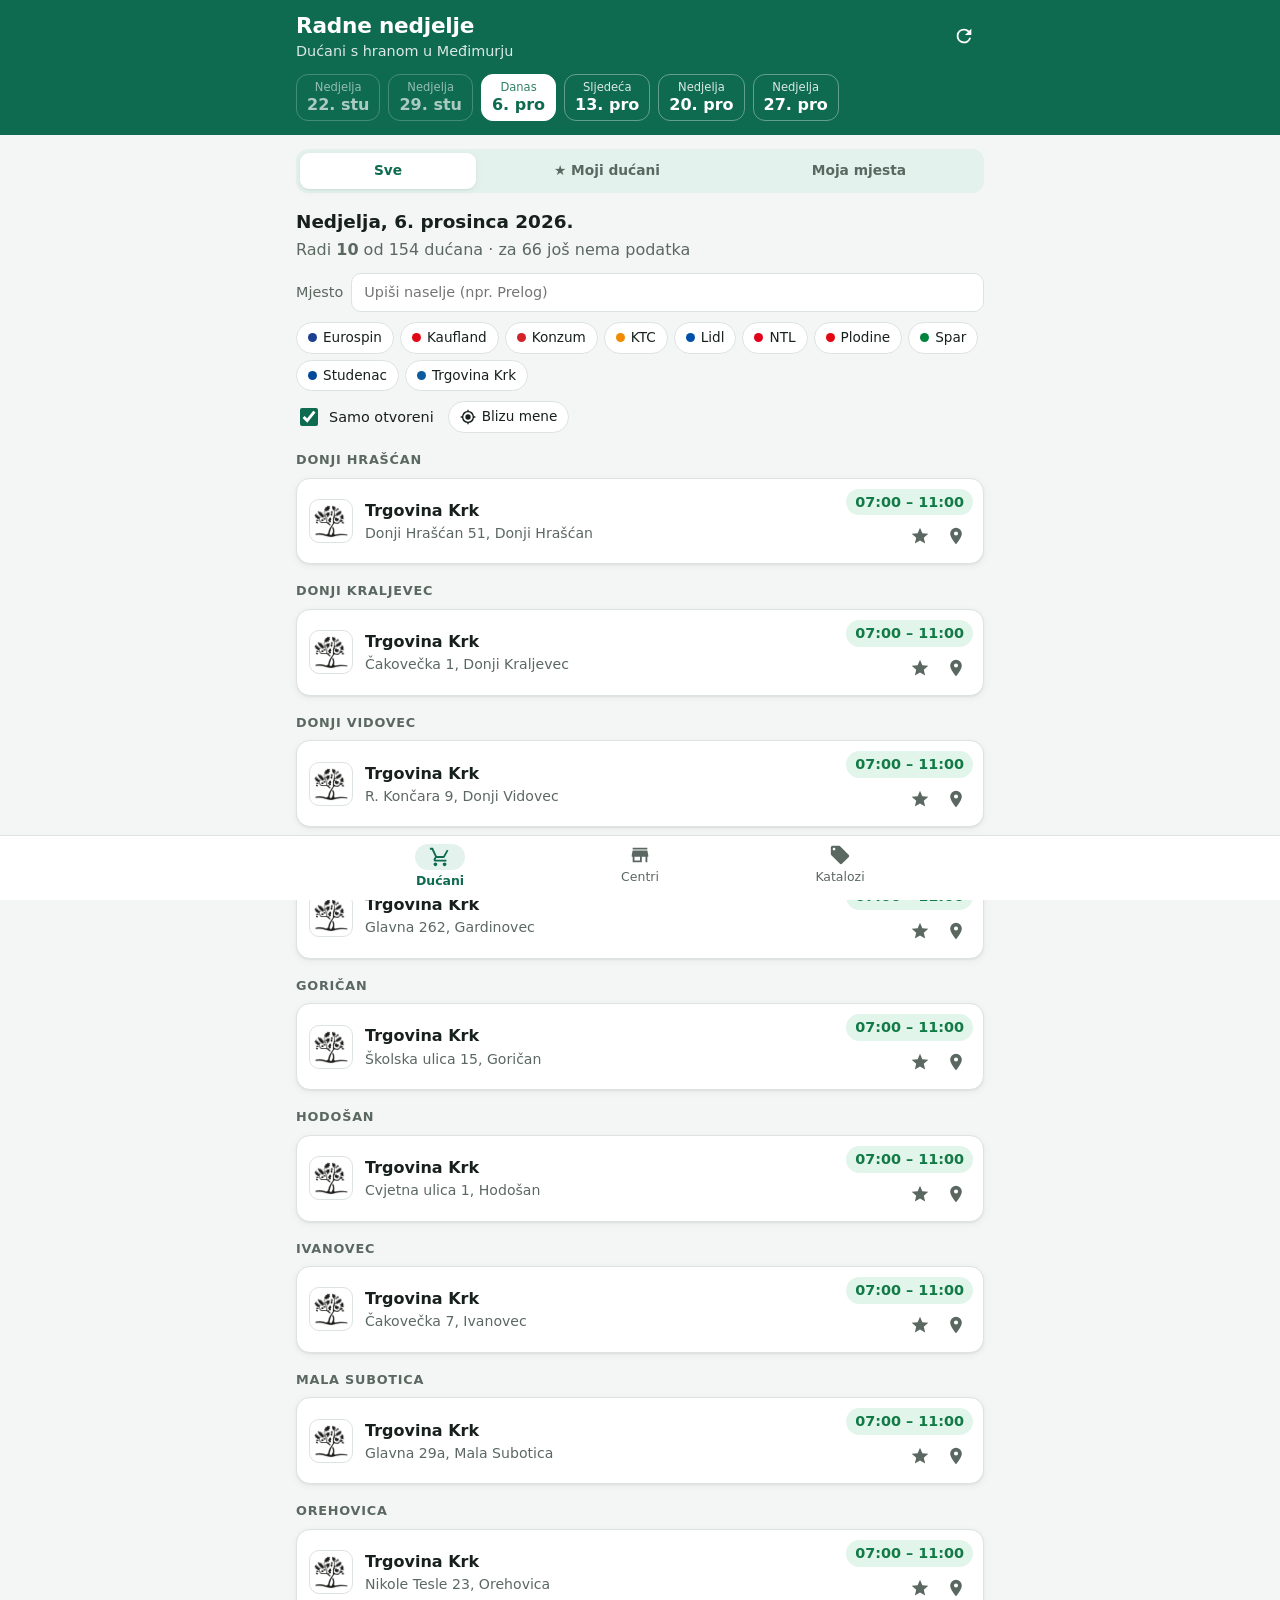
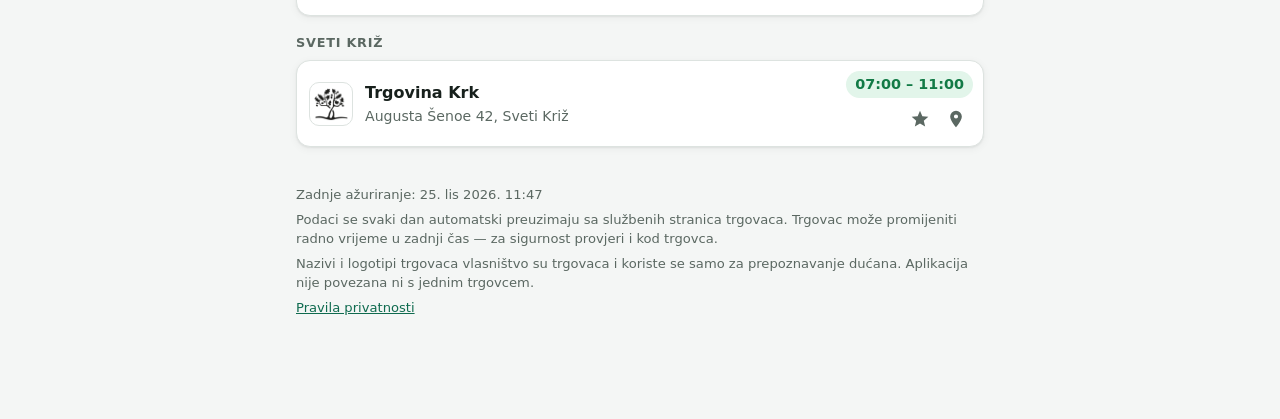
==== docs/index.html @ 6600428e "Android 1.2.0 - Trgovački centri (Stop Shop, Galerija Sjever) i katalozi" ====
<!doctype html>
<html lang="hr">
<head>
<meta charset="utf-8">
<meta name="viewport" content="width=device-width, initial-scale=1, viewport-fit=cover">
<title>Radne nedjelje Međimurje</title>
<meta name="description" content="Koji dućani u Međimurju rade ove nedjelje — Konzum, Lidl, Kaufland, Spar, Plodine, Studenac, KTC, Eurospin.">
<meta name="theme-color" content="#0f6b4f">
<link rel="manifest" href="manifest.webmanifest">
<link rel="icon" href="ikone/ikona-192.png">
<link rel="apple-touch-icon" href="ikone/ikona-192.png">
<link rel="stylesheet" href="stil.css">
</head>
<body>
<header class="zaglavlje">
  <div class="zaglavlje__red">
    <div>
      <h1>Radne nedjelje</h1>
      <p class="podnaslov">Dućani s hranom u Međimurju</p>
    </div>
    <button id="osvjezi" class="ikonski" aria-label="Osvježi podatke" title="Osvježi">
      <svg viewBox="0 0 24 24" width="22" height="22" aria-hidden="true"><path fill="currentColor" d="M17.65 6.35A7.95 7.95 0 0 0 12 4a8 8 0 1 0 7.73 10h-2.08A6 6 0 1 1 12 6c1.66 0 3.14.69 4.22 1.78L13 11h7V4l-2.35 2.35z"/></svg>
    </button>
  </div>
  <nav id="nedjelje" class="nedjelje" aria-label="Odabir nedjelje"></nav>
</header>

<main>
  <div class="azuriranje" id="azuriranje" hidden>
    <span id="azuriranjeTekst">Dostupna je nova verzija aplikacije.</span>
    <a id="azuriranjeLink" target="_blank" rel="noopener">Preuzmi</a>
  </div>

  <div class="kartice" role="tablist" aria-label="Prikaz">
    <button role="tab" data-prikaz="sve">Sve</button>
    <button role="tab" data-prikaz="moji">★ Moji dućani <span class="broj" id="brojMoji"></span></button>
    <button role="tab" data-prikaz="mjesta">Moja mjesta <span class="broj" id="brojMjesta"></span></button>
  </div>

  <div class="obavijest-subota" id="obavijestSubota" hidden>
    <label class="prekidac">
      <input type="checkbox" id="obavijestPrekidac">
      <span>🔔 Obavijest subotom navečer</span>
    </label>
    <button type="button" class="gumb-tekst" id="probnaObavijest" hidden>Probaj</button>
    <p id="obavijestOpis"></p>
  </div>

  <section id="sazetak" class="sazetak" aria-live="polite"></section>

  <section class="filteri" aria-label="Filteri">
    <label class="polje polje--siroko" id="poljeMjesto">
      <span>Mjesto</span>
      <span class="unos">
        <input type="text" id="mjesto" placeholder="Upiši naselje (npr. Prelog)" autocomplete="off" autocorrect="off" spellcheck="false" enterkeyhint="search">
        <button type="button" id="ocistiMjesto" class="unos__ocisti" aria-label="Obriši mjesto" hidden>×</button>
      </span>
    </label>
    <div id="prijedlozi" class="prijedlozi" hidden></div>
    <div class="moja-mjesta" id="mojaMjesta" hidden>
      <span id="mojaMjestaPopis"></span>
      <button class="gumb-tekst" id="urediMjesta">Uredi</button>
    </div>
    <div id="lanci" class="cipovi" role="group" aria-label="Lanci"></div>
    <label class="prekidac">
      <input type="checkbox" id="samoOtvoreni" checked>
      <span>Samo otvoreni</span>
    </label>
    <button type="button" id="blizuMene" class="cip cip--blizu" aria-pressed="false">
      <svg viewBox="0 0 24 24" width="16" height="16" aria-hidden="true"><path fill="currentColor" d="M12 8a4 4 0 1 0 0 8 4 4 0 0 0 0-8zm8.94 3A8.99 8.99 0 0 0 13 3.06V1h-2v2.06A8.99 8.99 0 0 0 3.06 11H1v2h2.06A8.99 8.99 0 0 0 11 20.94V23h2v-2.06A8.99 8.99 0 0 0 20.94 13H23v-2h-2.06zM12 19a7 7 0 1 1 0-14 7 7 0 0 1 0 14z"/></svg>
      Blizu mene
    </button>
  </section>

  <section id="popis" class="popis"></section>

  <section id="pogledCentri" class="pogled" hidden></section>
  <section id="pogledKatalozi" class="pogled" hidden>
    <div class="sazetak">
      <h2>Katalozi i akcije</h2>
      <p>Aktualni letci i akcije trgovaca — otvaraju se na njihovim službenim stranicama.</p>
    </div>
    <div id="katalozi" class="katalozi"></div>
  </section>
</main>

<nav class="kategorije" aria-label="Kategorije">
  <button data-kategorija="ducani" aria-current="page">
    <svg viewBox="0 0 24 24" width="22" height="22" aria-hidden="true"><path fill="currentColor" d="M7 18c-1.1 0-2 .9-2 2s.9 2 2 2 2-.9 2-2-.9-2-2-2zm10 0c-1.1 0-2 .9-2 2s.9 2 2 2 2-.9 2-2-.9-2-2-2zM7.2 14.6 7.2 14.5 8.1 13h7.5c.8 0 1.4-.4 1.7-1l3.9-7-1.7-1-3.9 7H8.5L4.3 2H1v2h2l3.6 7.6-1.4 2.4C5.1 14.3 5 14.7 5 15c0 1.1.9 2 2 2h12v-2H7.4c-.1 0-.2-.1-.2-.4z"/></svg>
    <span>Dućani</span>
  </button>
  <button data-kategorija="centri">
    <svg viewBox="0 0 24 24" width="22" height="22" aria-hidden="true"><path fill="currentColor" d="M20 4H4v2h16V4zm1 10v-2l-1-5H4l-1 5v2h1v6h10v-6h4v6h2v-6h1zm-9 4H6v-4h6v4z"/></svg>
    <span>Centri</span>
  </button>
  <button data-kategorija="katalozi">
    <svg viewBox="0 0 24 24" width="22" height="22" aria-hidden="true"><path fill="currentColor" d="M21.4 11.6 12.4 2.6C12 2.2 11.5 2 11 2H4c-1.1 0-2 .9-2 2v7c0 .6.2 1.1.6 1.4l9 9c.4.4.9.6 1.4.6s1-.2 1.4-.6l7-7c.4-.4.6-.9.6-1.4s-.2-1-.6-1.4zM5.5 7C4.7 7 4 6.3 4 5.5S4.7 4 5.5 4 7 4.7 7 5.5 6.3 7 5.5 7z"/></svg>
    <span>Katalozi</span>
  </button>
</nav>

<footer class="podnozje">
  <p id="azurirano"></p>
  <p>Podaci se svaki dan automatski preuzimaju sa službenih stranica trgovaca. Trgovac može promijeniti radno vrijeme u zadnji čas — za sigurnost provjeri i kod trgovca.</p>
  <p>Nazivi i logotipi trgovaca vlasništvo su trgovaca i koriste se samo za prepoznavanje dućana. Aplikacija nije povezana ni s jednim trgovcem.</p>
  <p><a href="privatnost.html">Pravila privatnosti</a></p>
  <p id="verzijaAplikacije"></p>
</footer>

<dialog id="dijalogMjesta" aria-labelledby="naslovMjesta">
  <form method="dialog" class="dijalog">
    <h2 id="naslovMjesta">Moja mjesta</h2>
    <p class="dijalog__opis">Označi mjesta u kojima kupuješ.</p>
    <input type="search" id="traziMjesto" placeholder="Traži mjesto…" autocomplete="off">
    <div id="popisMjesta" class="popis-mjesta"></div>
    <div class="dijalog__gumbi">
      <button value="ocisti" class="gumb-tekst" id="ocistiMjesta">Očisti sve</button>
      <button value="gotovo" class="gumb-glavni">Gotovo</button>
    </div>
  </form>
</dialog>

<div id="poruka" class="poruka" role="status" aria-live="polite"></div>

<template id="t-trgovina">
  <article class="trgovina">
    <div class="trgovina__lanac"></div>
    <div class="trgovina__tijelo">
      <h3 class="trgovina__naziv"></h3>
      <p class="trgovina__adresa"></p>
    </div>
    <div class="trgovina__desno">
      <span class="trgovina__vrijeme"></span>
      <div class="trgovina__gumbi">
        <button class="ikonski zvjezdica" aria-label="Dodaj u moje dućane">
          <svg viewBox="0 0 24 24" width="20" height="20" aria-hidden="true"><path fill="currentColor" d="M12 17.27 18.18 21l-1.64-7.03L22 9.24l-7.19-.61L12 2 9.19 8.63 2 9.24l5.46 4.73L5.82 21z"/></svg>
        </button>
        <a class="ikonski karta" target="_blank" rel="noopener" aria-label="Otvori na karti">
          <svg viewBox="0 0 24 24" width="20" height="20" aria-hidden="true"><path fill="currentColor" d="M12 2a7 7 0 0 0-7 7c0 5.25 7 13 7 13s7-7.75 7-13a7 7 0 0 0-7-7zm0 9.5A2.5 2.5 0 1 1 12 6.5a2.5 2.5 0 0 1 0 5z"/></svg>
        </a>
      </div>
    </div>
    <div class="trgovina__detalji" hidden></div>
  </article>
</template>

<script src="app.js"></script>
</body>
</html>
---- docs/stil.css ----
:root {
  --pozadina: #f4f6f5;
  --povrsina: #ffffff;
  --tekst: #17201c;
  --tekst-2: #5b6862;
  --rub: #dde3e0;
  --glavna: #0f6b4f;
  --glavna-svijetla: #e3f2ec;
  --otvoreno: #127a46;
  --otvoreno-poz: #e2f5ea;
  --zatvoreno: #8a948f;
  --upozorenje: #8a5a00;
  --upozorenje-poz: #fff3d6;
  --zvjezdica: #e0a100;
  --sjena: 0 1px 2px rgba(0,0,0,.06), 0 2px 8px rgba(0,0,0,.05);
  color-scheme: light;
}
@media (prefers-color-scheme: dark) {
  :root:not([data-theme="light"]) {
    --pozadina: #0f1412;
    --povrsina: #18201c;
    --tekst: #e6ece9;
    --tekst-2: #9aa8a1;
    --rub: #2a3530;
    --glavna: #4fc39a;
    --glavna-svijetla: #1b3229;
    --otvoreno: #5fd69a;
    --otvoreno-poz: #173326;
    --zatvoreno: #6f7b75;
    --upozorenje: #f0c065;
    --upozorenje-poz: #352a12;
    --sjena: none;
    color-scheme: dark;
  }
}

* { box-sizing: border-box; }
[hidden] { display: none !important; }

.azuriranje {
  display: flex; align-items: center; gap: 10px; margin: 12px 0 0; padding: 10px 12px;
  border-radius: 12px; background: var(--upozorenje-poz); color: var(--upozorenje); font-size: .92rem;
}
.azuriranje span { flex: 1; }
.azuriranje a { color: inherit; font-weight: 700; white-space: nowrap; }
html { -webkit-text-size-adjust: 100%; }
body {
  margin: 0;
  background: var(--pozadina);
  color: var(--tekst);
  font: 16px/1.45 system-ui, -apple-system, "Segoe UI", Roboto, sans-serif;
  padding-bottom: env(safe-area-inset-bottom);
}
main, .zaglavlje__red, .nedjelje, .podnozje { max-width: 720px; margin: 0 auto; }

.zaglavlje {
  position: sticky; top: 0; z-index: 5;
  background: var(--glavna);
  color: #fff;
  padding: calc(10px + env(safe-area-inset-top)) 0 0;
}
@media (prefers-color-scheme: dark) { :root:not([data-theme="light"]) .zaglavlje { background: #13392d; } }
/* U Android aplikaciji razmak za statusnu traku već dodaje sama aplikacija. */
.u-aplikaciji .zaglavlje { padding-top: 10px; }
.u-aplikaciji body { padding-bottom: 0; }
.zaglavlje__red { display: flex; align-items: center; justify-content: space-between; padding: 0 16px; }
h1 { font-size: 1.35rem; margin: 0; letter-spacing: -.01em; }
.podnaslov { margin: 0; opacity: .85; font-size: .9rem; }

.ikonski {
  display: inline-flex; align-items: center; justify-content: center;
  width: 40px; height: 40px; border-radius: 50%;
  border: 0; background: transparent; color: inherit; cursor: pointer;
}
.ikonski:hover { background: rgba(127,127,127,.15); }
.ikonski:focus-visible, button:focus-visible, select:focus-visible, a:focus-visible { outline: 2px solid var(--glavna); outline-offset: 2px; }
.zaglavlje .ikonski:focus-visible { outline-color: #fff; }
#osvjezi.vrti svg { animation: vrti 1s linear infinite; }
@keyframes vrti { to { transform: rotate(360deg); } }

.nedjelje {
  display: flex; gap: 8px; overflow-x: auto; padding: 12px 16px 14px;
  scrollbar-width: none;
}
.nedjelje::-webkit-scrollbar { display: none; }
.nedjelja {
  flex: 0 0 auto; min-width: 74px;
  border: 1px solid rgba(255,255,255,.35); border-radius: 12px;
  background: transparent; color: #fff; padding: 6px 10px; cursor: pointer;
  font: inherit; text-align: center; line-height: 1.2;
}
.nedjelja small { display: block; font-size: .72rem; opacity: .85; }
.nedjelja b { font-size: 1rem; }
.nedjelja[aria-pressed="true"] { background: #fff; color: var(--glavna); border-color: #fff; }
@media (prefers-color-scheme: dark) { :root:not([data-theme="light"]) .nedjelja[aria-pressed="true"] { color: #13392d; } }
.nedjelja.prosla { opacity: .65; }

main { padding: 0 16px; }

.kartice {
  display: flex; gap: 4px; margin: 14px 0 0; padding: 4px;
  background: var(--glavna-svijetla); border-radius: 12px;
}
.kartice button {
  flex: 1 1 auto; font: inherit; font-size: .86rem; font-weight: 600; cursor: pointer;
  border: 0; border-radius: 9px; padding: 8px 6px; background: transparent; color: var(--tekst-2);
  white-space: nowrap; overflow: hidden; text-overflow: ellipsis;
}
.kartice button[aria-selected="true"] { background: var(--povrsina); color: var(--glavna); box-shadow: var(--sjena); }
.kartice .broj:empty { display: none; }
.kartice .broj { font-weight: 500; opacity: .75; }

.obavijest-subota {
  display: flex; flex-wrap: wrap; align-items: center; justify-content: space-between; gap: 4px 10px;
  margin: 12px 0 0; padding: 10px 12px; border-radius: 12px; background: var(--povrsina); border: 1px solid var(--rub);
}
.obavijest-subota p { flex-basis: 100%; margin: 0; font-size: .82rem; color: var(--tekst-2); }
.moja-mjesta { display: flex; align-items: center; gap: 10px; width: 100%; font-size: .9rem; color: var(--tekst-2); }
.moja-mjesta span { flex: 1; min-width: 0; }
.gumb-tekst { font: inherit; font-weight: 600; color: var(--glavna); background: none; border: 0; padding: 6px 8px; cursor: pointer; border-radius: 8px; }
.gumb-tekst:hover { background: var(--glavna-svijetla); }
.gumb-glavni { font: inherit; font-weight: 600; color: #fff; background: var(--glavna); border: 0; padding: 9px 18px; border-radius: 10px; cursor: pointer; }
@media (prefers-color-scheme: dark) { :root:not([data-theme="light"]) .gumb-glavni { color: #0f1412; } }
.prazno .gumb-glavni { margin-top: 12px; }

dialog {
  border: 0; border-radius: 16px; padding: 0; width: min(440px, calc(100vw - 32px));
  background: var(--povrsina); color: var(--tekst); box-shadow: 0 10px 40px rgba(0,0,0,.3);
}
dialog::backdrop { background: rgba(0,0,0,.45); }
.dijalog { display: flex; flex-direction: column; max-height: min(80vh, 640px); padding: 18px 16px 12px; }
.dijalog h2 { margin: 0; font-size: 1.15rem; }
.dijalog__opis { margin: 2px 0 10px; color: var(--tekst-2); font-size: .9rem; }
.dijalog input[type=search] {
  font: inherit; padding: 9px 12px; border-radius: 10px; border: 1px solid var(--rub);
  background: var(--pozadina); color: var(--tekst); margin-bottom: 8px;
}
.popis-mjesta { overflow-y: auto; flex: 1; margin: 0 -16px; padding: 0 16px; }
.popis-mjesta label { display: flex; align-items: center; gap: 12px; padding: 9px 2px; border-bottom: 1px solid var(--rub); cursor: pointer; }
.popis-mjesta input { width: 20px; height: 20px; accent-color: var(--glavna); }
.popis-mjesta small { margin-left: auto; color: var(--tekst-2); }
.dijalog__gumbi { display: flex; justify-content: space-between; align-items: center; padding-top: 12px; }

.poruka {
  position: fixed; left: 50%; bottom: calc(24px + env(safe-area-inset-bottom)); transform: translate(-50%, 20px);
  background: #1f2925; color: #fff; padding: 10px 16px; border-radius: 10px; font-size: .9rem;
  opacity: 0; pointer-events: none; transition: opacity .2s, transform .2s; z-index: 20; max-width: calc(100vw - 32px);
}
.poruka.vidljiva { opacity: 1; transform: translate(-50%, 0); }

.sazetak { margin: 16px 0 8px; }
.sazetak h2 { font-size: 1.15rem; margin: 0 0 2px; }
.sazetak p { margin: 0; color: var(--tekst-2); }
.obavijest {
  margin-top: 10px; padding: 10px 12px; border-radius: 10px;
  background: var(--upozorenje-poz); color: var(--upozorenje); font-size: .92rem;
}

.filteri { display: flex; flex-wrap: wrap; gap: 10px 14px; align-items: center; margin: 12px 0; }
.polje { display: flex; align-items: center; gap: 8px; font-size: .9rem; color: var(--tekst-2); }
.polje--siroko { width: 100%; }
.prijedlozi { display: flex; flex-wrap: wrap; gap: 6px; width: 100%; margin-top: -2px; }
.prijedlozi button {
  font: inherit; font-size: .9rem; cursor: pointer; padding: 6px 12px; border-radius: 999px;
  border: 1px solid var(--glavna); background: var(--glavna-svijetla); color: var(--glavna); font-weight: 600;
}
.unos { flex: 1; min-width: 0; position: relative; display: flex; }
.unos input {
  flex: 1; min-width: 0; font: inherit; color: var(--tekst); background: var(--povrsina);
  border: 1px solid var(--rub); border-radius: 10px; padding: 8px 40px 8px 12px;
}
.unos__ocisti {
  position: absolute; right: 2px; top: 50%; transform: translateY(-50%);
  width: 36px; height: 36px; border: 0; border-radius: 50%; background: none; cursor: pointer;
  font-size: 1.4rem; line-height: 1; color: var(--tekst-2);
}
.cipovi { display: flex; flex-wrap: wrap; gap: 6px; width: 100%; }
.cip {
  font: inherit; font-size: .85rem; cursor: pointer;
  border: 1px solid var(--rub); background: var(--povrsina); color: var(--tekst);
  border-radius: 999px; padding: 5px 11px; display: inline-flex; align-items: center; gap: 6px;
}
.cip i { width: 9px; height: 9px; border-radius: 50%; display: inline-block; }
.cip[aria-pressed="false"] { opacity: .45; }
.prekidac { display: inline-flex; align-items: center; gap: 8px; font-size: .9rem; cursor: pointer; }
.prekidac input { width: 18px; height: 18px; accent-color: var(--glavna); }

.grupa { margin: 18px 0 6px; font-size: .8rem; text-transform: uppercase; letter-spacing: .06em; color: var(--tekst-2); }
.popis { padding-bottom: 8px; }
.trgovina {
  display: flex; align-items: center; gap: 12px;
  background: var(--povrsina); border: 1px solid var(--rub); border-radius: 14px;
  padding: 10px 10px 10px 12px; margin: 8px 0; box-shadow: var(--sjena);
}
.trgovina__lanac {
  flex: 0 0 44px; height: 44px; border-radius: 10px;
  display: flex; align-items: center; justify-content: center;
  color: #fff; font-weight: 700; font-size: .78rem; text-align: center; line-height: 1;
}
.trgovina__lanac.s-logom { background: #fff; border: 1px solid var(--rub); padding: 4px; overflow: hidden; }
.trgovina__lanac img { width: 100%; height: 100%; object-fit: contain; display: block; }
.trgovina__tijelo { flex: 1; min-width: 0; cursor: pointer; }
.trgovina { flex-wrap: wrap; }
.trgovina__udaljenost { color: var(--glavna); font-weight: 600; white-space: nowrap; }
.trgovina__detalji { flex-basis: 100%; border-top: 1px solid var(--rub); margin-top: 4px; padding-top: 8px; font-size: .88rem; }
.trgovina__detalji table { width: 100%; border-collapse: collapse; }
.trgovina__detalji td { padding: 2px 0; }
.trgovina__detalji td:last-child { text-align: right; font-variant-numeric: tabular-nums; }
.trgovina__detalji tr.danas td { font-weight: 700; color: var(--glavna); }
.trgovina__detalji .zat { color: var(--zatvoreno); }
.trgovina__detalji h4 { margin: 10px 0 4px; font-size: .78rem; text-transform: uppercase; letter-spacing: .05em; color: var(--tekst-2); }
.trgovina__detalji p { margin: 4px 0; color: var(--tekst-2); }
.cip--blizu[aria-pressed="false"] { opacity: 1; }
.cip--blizu[aria-pressed="true"] { background: var(--glavna); color: #fff; border-color: var(--glavna); }
.trgovina__naziv { margin: 0; font-size: 1rem; }
.trgovina__adresa { margin: 1px 0 0; color: var(--tekst-2); font-size: .88rem; overflow-wrap: anywhere; }
.trgovina__desno { display: flex; flex-direction: column; align-items: flex-end; gap: 4px; }
.trgovina__vrijeme {
  font-weight: 600; font-size: .9rem; white-space: nowrap;
  padding: 3px 9px; border-radius: 999px;
}
.trgovina__vrijeme.otvoreno { background: var(--otvoreno-poz); color: var(--otvoreno); }
.trgovina__vrijeme.zatvoreno { color: var(--zatvoreno); font-weight: 500; }
.trgovina__vrijeme.nepoznato { color: var(--tekst-2); font-weight: 500; font-size: .82rem; }
.trgovina__gumbi { display: flex; gap: 2px; color: var(--tekst-2); }
.trgovina__gumbi .ikonski { width: 34px; height: 34px; }
.zvjezdica[aria-pressed="true"] { color: var(--zvjezdica); }
.trgovina.zatvorena .trgovina__lanac { filter: grayscale(.7); opacity: .6; }
.trgovina.zatvorena .trgovina__lanac.s-logom { filter: grayscale(1); opacity: .5; }

/* Donja traka s kategorijama */
body { padding-bottom: calc(68px + env(safe-area-inset-bottom)); }
.u-aplikaciji body { padding-bottom: 68px; }
.kategorije {
  position: fixed; left: 0; right: 0; bottom: 0; z-index: 10;
  display: flex; justify-content: center; background: var(--povrsina); border-top: 1px solid var(--rub);
  padding-bottom: env(safe-area-inset-bottom);
}
.u-aplikaciji .kategorije { padding-bottom: 0; }
.kategorije button {
  flex: 1; max-width: 200px; display: flex; flex-direction: column; align-items: center; gap: 2px;
  padding: 8px 4px 10px; border: 0; background: none; color: var(--tekst-2); font: inherit; font-size: .78rem; cursor: pointer;
}
.kategorije button[aria-current="page"] { color: var(--glavna); font-weight: 700; }
.kategorije button[aria-current="page"] svg { background: var(--glavna-svijetla); border-radius: 999px; padding: 2px 14px; box-sizing: content-box; }
.poruka { bottom: calc(84px + env(safe-area-inset-bottom)); }

/* Centri */
.centar { background: var(--povrsina); border: 1px solid var(--rub); border-radius: 14px; padding: 14px; margin: 12px 0; box-shadow: var(--sjena); }
.centar__glava { display: flex; align-items: flex-start; gap: 10px; }
.centar__glava div { flex: 1; min-width: 0; }
.centar h3 { margin: 0; font-size: 1.1rem; }
.centar__adresa { margin: 2px 0 0; color: var(--tekst-2); font-size: .88rem; }
.centar__opis { margin: 8px 0 6px; color: var(--tekst-2); font-size: .85rem; }
.centar ul { list-style: none; margin: 6px 0 0; padding: 0; }
.centar li { display: flex; align-items: center; gap: 8px; padding: 7px 0; border-top: 1px solid var(--rub); font-size: .92rem; }
.centar li b { font-weight: 600; }
.centar li small { color: var(--tekst-2); }
.centar li span:first-child { flex: 1; min-width: 0; }
.centar li .trgovina__vrijeme { font-size: .82rem; }

/* Katalozi */
.katalozi { display: grid; grid-template-columns: repeat(auto-fill, minmax(150px, 1fr)); gap: 10px; margin: 12px 0; }
.katalog {
  display: flex; align-items: center; gap: 10px; padding: 12px; border-radius: 14px; text-decoration: none; color: var(--tekst);
  background: var(--povrsina); border: 1px solid var(--rub); box-shadow: var(--sjena); font-weight: 600;
}
.katalog .trgovina__lanac { flex: 0 0 40px; height: 40px; }
.katalog small { display: block; font-weight: 400; color: var(--tekst-2); font-size: .78rem; }

.prazno { text-align: center; color: var(--tekst-2); padding: 30px 10px; }

.podnozje { padding: 16px 16px 28px; color: var(--tekst-2); font-size: .82rem; }
.podnozje p { margin: 6px 0; }
.podnozje a { color: var(--glavna); }

@media (max-width: 380px) {
  .trgovina__lanac { flex-basis: 38px; height: 38px; font-size: .7rem; }
  .trgovina__vrijeme { font-size: .82rem; padding: 2px 7px; }
}
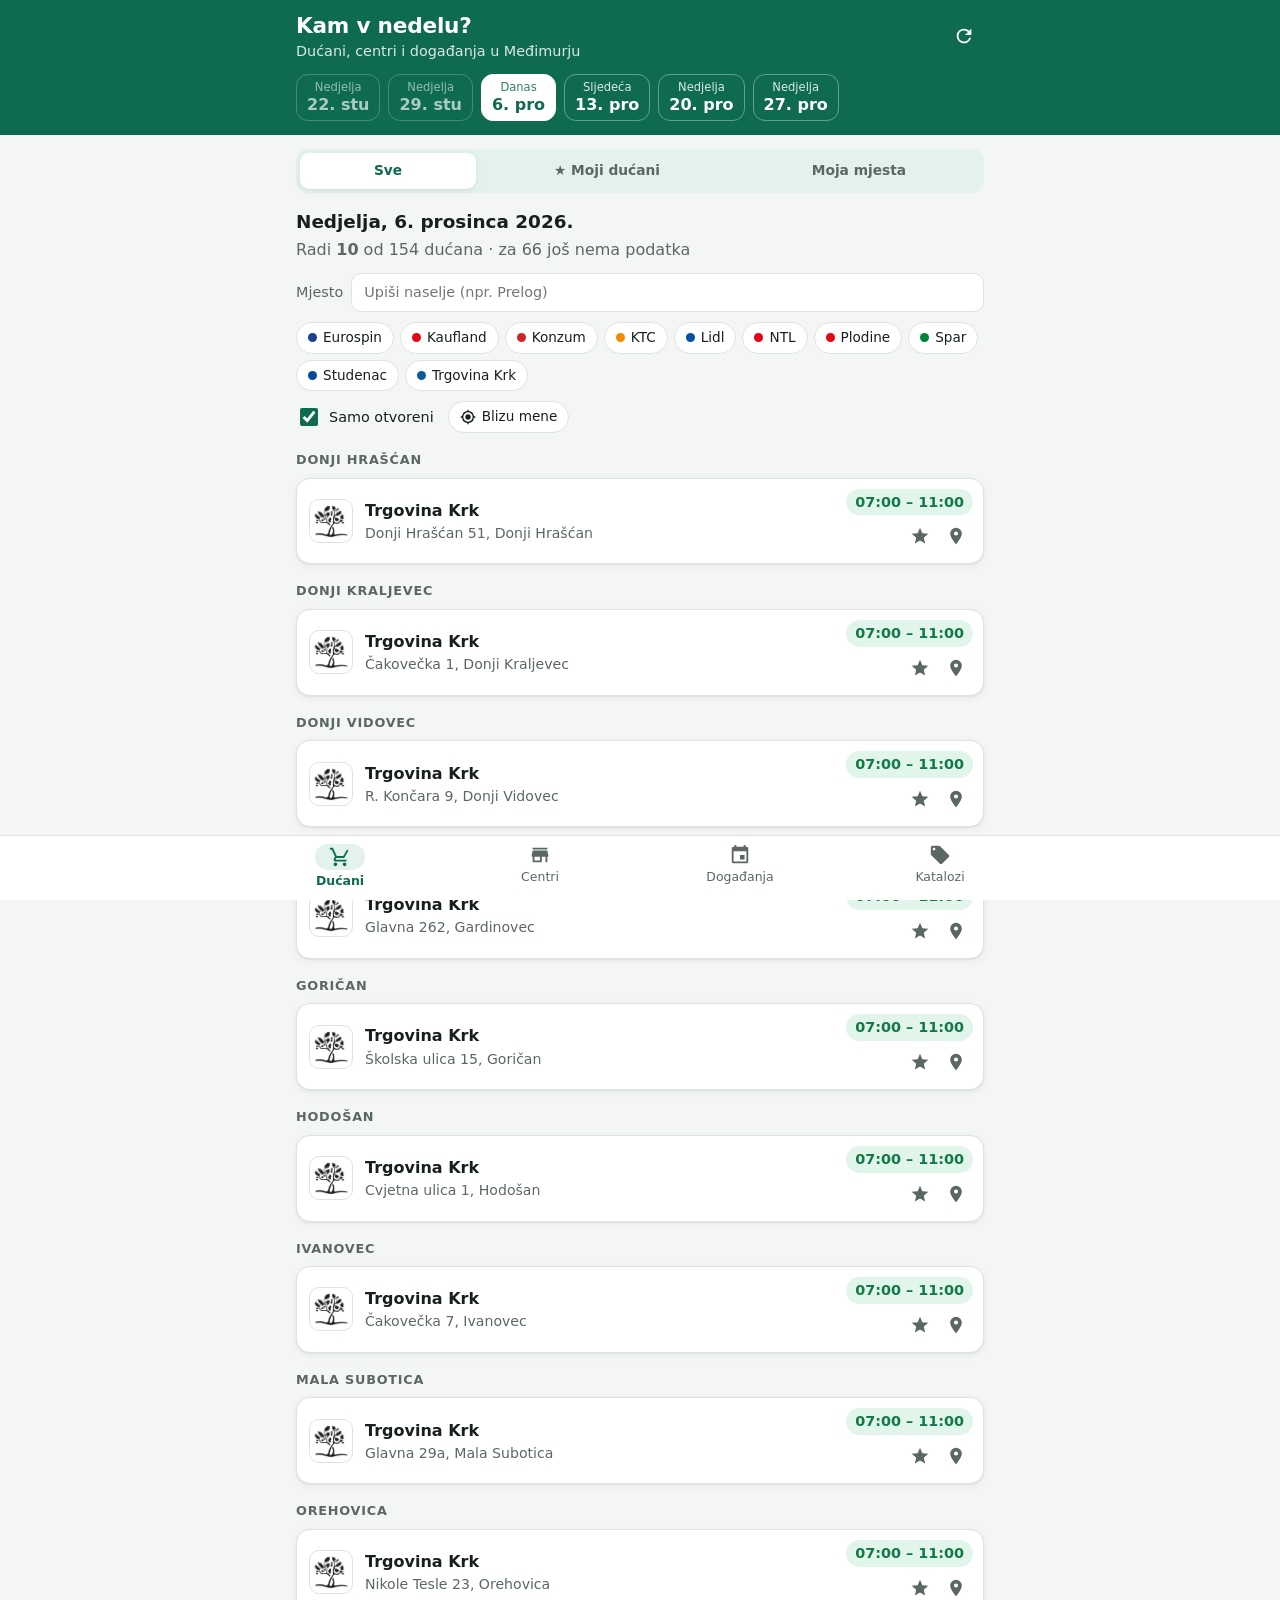
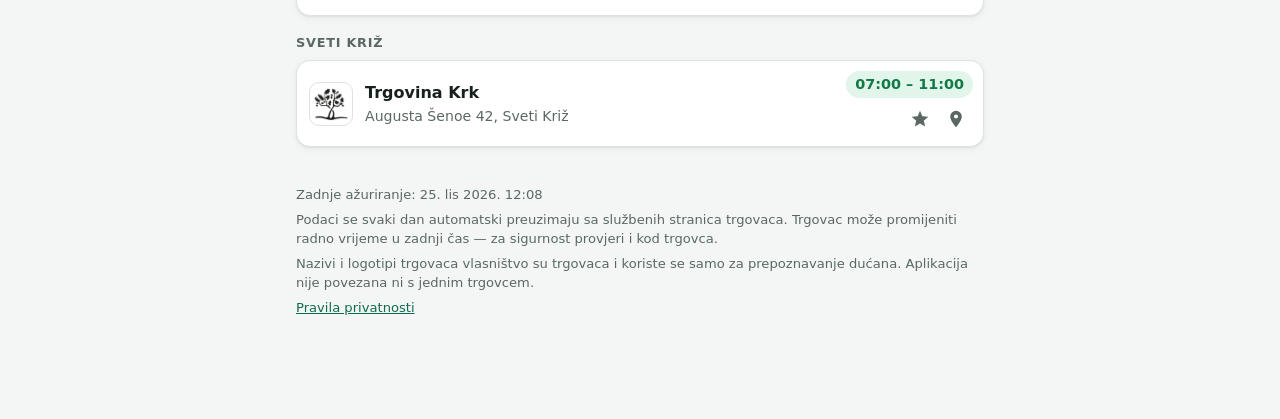
==== commit 168c2371: "Android 1.3.0 - Novo ime Kam v nedelu? i događanja u Međimurju" ====
--- a/docs/index.html
+++ b/docs/index.html
@@ -3,8 +3,8 @@
 <head>
 <meta charset="utf-8">
 <meta name="viewport" content="width=device-width, initial-scale=1, viewport-fit=cover">
-<title>Radne nedjelje Međimurje</title>
-<meta name="description" content="Koji dućani u Međimurju rade ove nedjelje — Konzum, Lidl, Kaufland, Spar, Plodine, Studenac, KTC, Eurospin.">
+<title>Kam v nedelu?</title>
+<meta name="description" content="Koji dućani i centri u Međimurju rade nedjeljom i što se događa — Trgovina Krk, NTL, Konzum, Lidl, Spar, Plodine, Stop Shop, Galerija Sjever…">
 <meta name="theme-color" content="#0f6b4f">
 <link rel="manifest" href="manifest.webmanifest">
 <link rel="icon" href="ikone/ikona-192.png">
@@ -15,8 +15,8 @@
 <header class="zaglavlje">
   <div class="zaglavlje__red">
     <div>
-      <h1>Radne nedjelje</h1>
-      <p class="podnaslov">Dućani s hranom u Međimurju</p>
+      <h1>Kam v nedelu?</h1>
+      <p class="podnaslov">Dućani, centri i događanja u Međimurju</p>
     </div>
     <button id="osvjezi" class="ikonski" aria-label="Osvježi podatke" title="Osvježi">
       <svg viewBox="0 0 24 24" width="22" height="22" aria-hidden="true"><path fill="currentColor" d="M17.65 6.35A7.95 7.95 0 0 0 12 4a8 8 0 1 0 7.73 10h-2.08A6 6 0 1 1 12 6c1.66 0 3.14.69 4.22 1.78L13 11h7V4l-2.35 2.35z"/></svg>
@@ -75,6 +75,17 @@
   <section id="popis" class="popis"></section>
 
   <section id="pogledCentri" class="pogled" hidden></section>
+  <section id="pogledDogadaji" class="pogled" hidden>
+    <div class="kartice" role="tablist" aria-label="Razdoblje">
+      <button role="tab" data-razdoblje="vikend">Ovaj vikend</button>
+      <button role="tab" data-razdoblje="sve">Sva događanja</button>
+    </div>
+    <div id="dogadajiSazetak" class="sazetak"></div>
+    <div id="dogadajiKategorije" class="cipovi"></div>
+    <div id="dogadajiPopis"></div>
+    <p class="izvor-dogadanja">Događanja: <a href="https://eventinfo.com.hr/" target="_blank" rel="noopener">eventinfo.com.hr</a> — za sve detalje dodirni događaj.</p>
+  </section>
+
   <section id="pogledKatalozi" class="pogled" hidden>
     <div class="sazetak">
       <h2>Katalozi i akcije</h2>
@@ -92,6 +103,10 @@
   <button data-kategorija="centri">
     <svg viewBox="0 0 24 24" width="22" height="22" aria-hidden="true"><path fill="currentColor" d="M20 4H4v2h16V4zm1 10v-2l-1-5H4l-1 5v2h1v6h10v-6h4v6h2v-6h1zm-9 4H6v-4h6v4z"/></svg>
     <span>Centri</span>
+  </button>
+  <button data-kategorija="dogadaji">
+    <svg viewBox="0 0 24 24" width="22" height="22" aria-hidden="true"><path fill="currentColor" d="M17 12h-5v5h5v-5zM16 1v2H8V1H6v2H5c-1.11 0-2 .9-2 2v14c0 1.1.89 2 2 2h14c1.1 0 2-.9 2-2V5c0-1.1-.9-2-2-2h-1V1h-2zm3 18H5V8h14v11z"/></svg>
+    <span>Događanja</span>
   </button>
   <button data-kategorija="katalozi">
     <svg viewBox="0 0 24 24" width="22" height="22" aria-hidden="true"><path fill="currentColor" d="M21.4 11.6 12.4 2.6C12 2.2 11.5 2 11 2H4c-1.1 0-2 .9-2 2v7c0 .6.2 1.1.6 1.4l9 9c.4.4.9.6 1.4.6s1-.2 1.4-.6l7-7c.4-.4.6-.9.6-1.4s-.2-1-.6-1.4zM5.5 7C4.7 7 4 6.3 4 5.5S4.7 4 5.5 4 7 4.7 7 5.5 6.3 7 5.5 7z"/></svg>
--- a/docs/stil.css
+++ b/docs/stil.css
@@ -259,6 +259,24 @@
 .centar li span:first-child { flex: 1; min-width: 0; }
 .centar li .trgovina__vrijeme { font-size: .82rem; }
 
+/* Događanja */
+#dogadajiKategorije { margin: 4px 0 8px; }
+.dogadaj {
+  display: flex; gap: 12px; text-decoration: none; color: var(--tekst);
+  background: var(--povrsina); border: 1px solid var(--rub); border-radius: 14px; padding: 10px; margin: 10px 0; box-shadow: var(--sjena);
+}
+.dogadaj img, .dogadaj__bez-slike {
+  flex: 0 0 84px; width: 84px; height: 84px; border-radius: 10px; object-fit: cover; background: var(--glavna-svijetla);
+}
+.dogadaj__tijelo { flex: 1; min-width: 0; }
+.dogadaj__kada { font-size: .8rem; font-weight: 700; color: var(--glavna); text-transform: uppercase; letter-spacing: .02em; }
+.dogadaj h3 { margin: 2px 0; font-size: .98rem; line-height: 1.25; }
+.dogadaj__gdje { margin: 0; font-size: .85rem; color: var(--tekst-2); }
+.dogadaj__oznake { margin-top: 4px; display: flex; gap: 6px; flex-wrap: wrap; }
+.dogadaj__oznake span { font-size: .72rem; padding: 2px 8px; border-radius: 999px; background: var(--glavna-svijetla); color: var(--glavna); font-weight: 600; }
+.izvor-dogadanja { font-size: .8rem; color: var(--tekst-2); margin: 10px 0 0; }
+.izvor-dogadanja a { color: var(--glavna); }
+
 /* Katalozi */
 .katalozi { display: grid; grid-template-columns: repeat(auto-fill, minmax(150px, 1fr)); gap: 10px; margin: 12px 0; }
 .katalog {
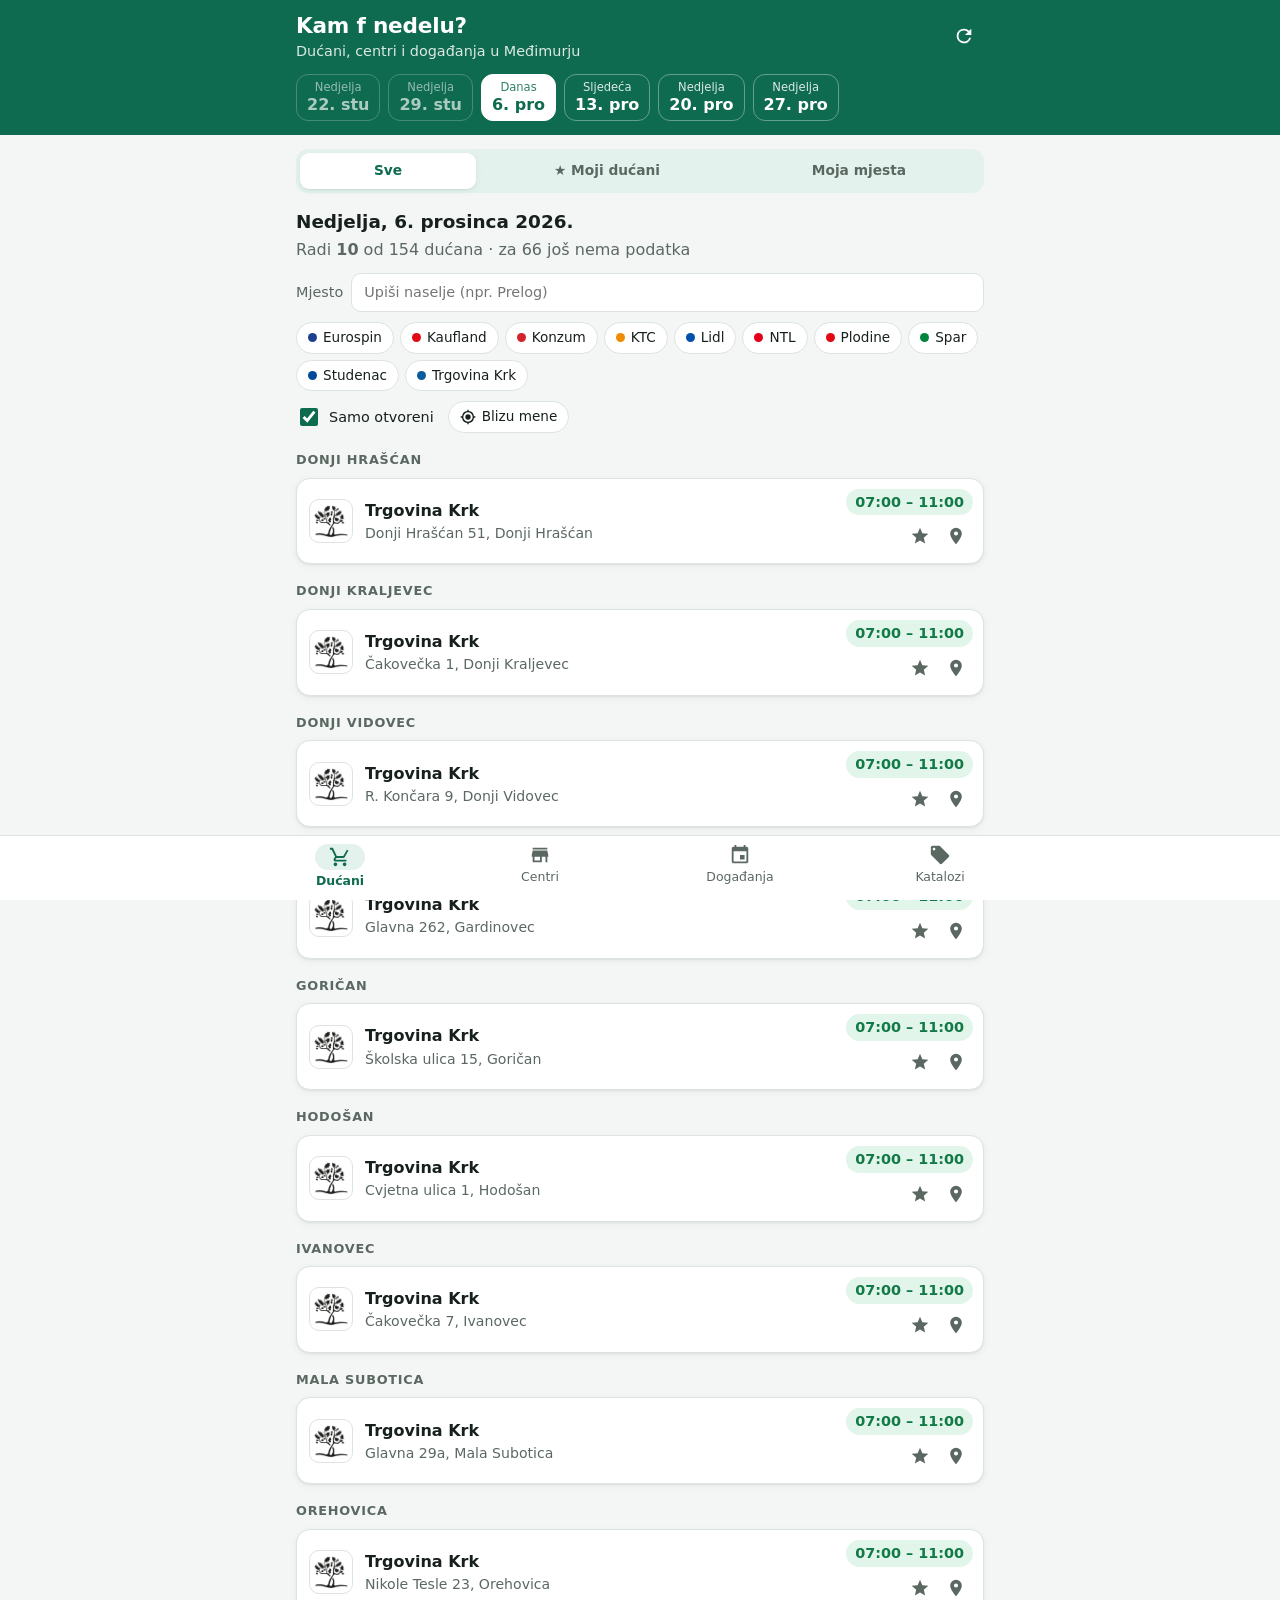
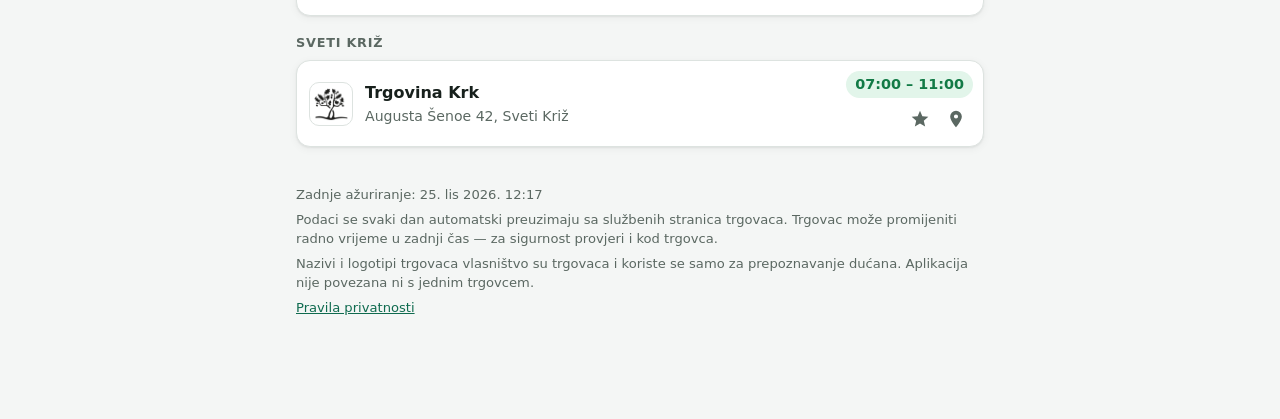
==== commit 00769a41: "Android 1.3.1 - Ime aplikacije: Kam f nedelu?" ====
--- a/docs/index.html
+++ b/docs/index.html
@@ -3,7 +3,7 @@
 <head>
 <meta charset="utf-8">
 <meta name="viewport" content="width=device-width, initial-scale=1, viewport-fit=cover">
-<title>Kam v nedelu?</title>
+<title>Kam f nedelu?</title>
 <meta name="description" content="Koji dućani i centri u Međimurju rade nedjeljom i što se događa — Trgovina Krk, NTL, Konzum, Lidl, Spar, Plodine, Stop Shop, Galerija Sjever…">
 <meta name="theme-color" content="#0f6b4f">
 <link rel="manifest" href="manifest.webmanifest">
@@ -15,7 +15,7 @@
 <header class="zaglavlje">
   <div class="zaglavlje__red">
     <div>
-      <h1>Kam v nedelu?</h1>
+      <h1>Kam f nedelu?</h1>
       <p class="podnaslov">Dućani, centri i događanja u Međimurju</p>
     </div>
     <button id="osvjezi" class="ikonski" aria-label="Osvježi podatke" title="Osvježi">
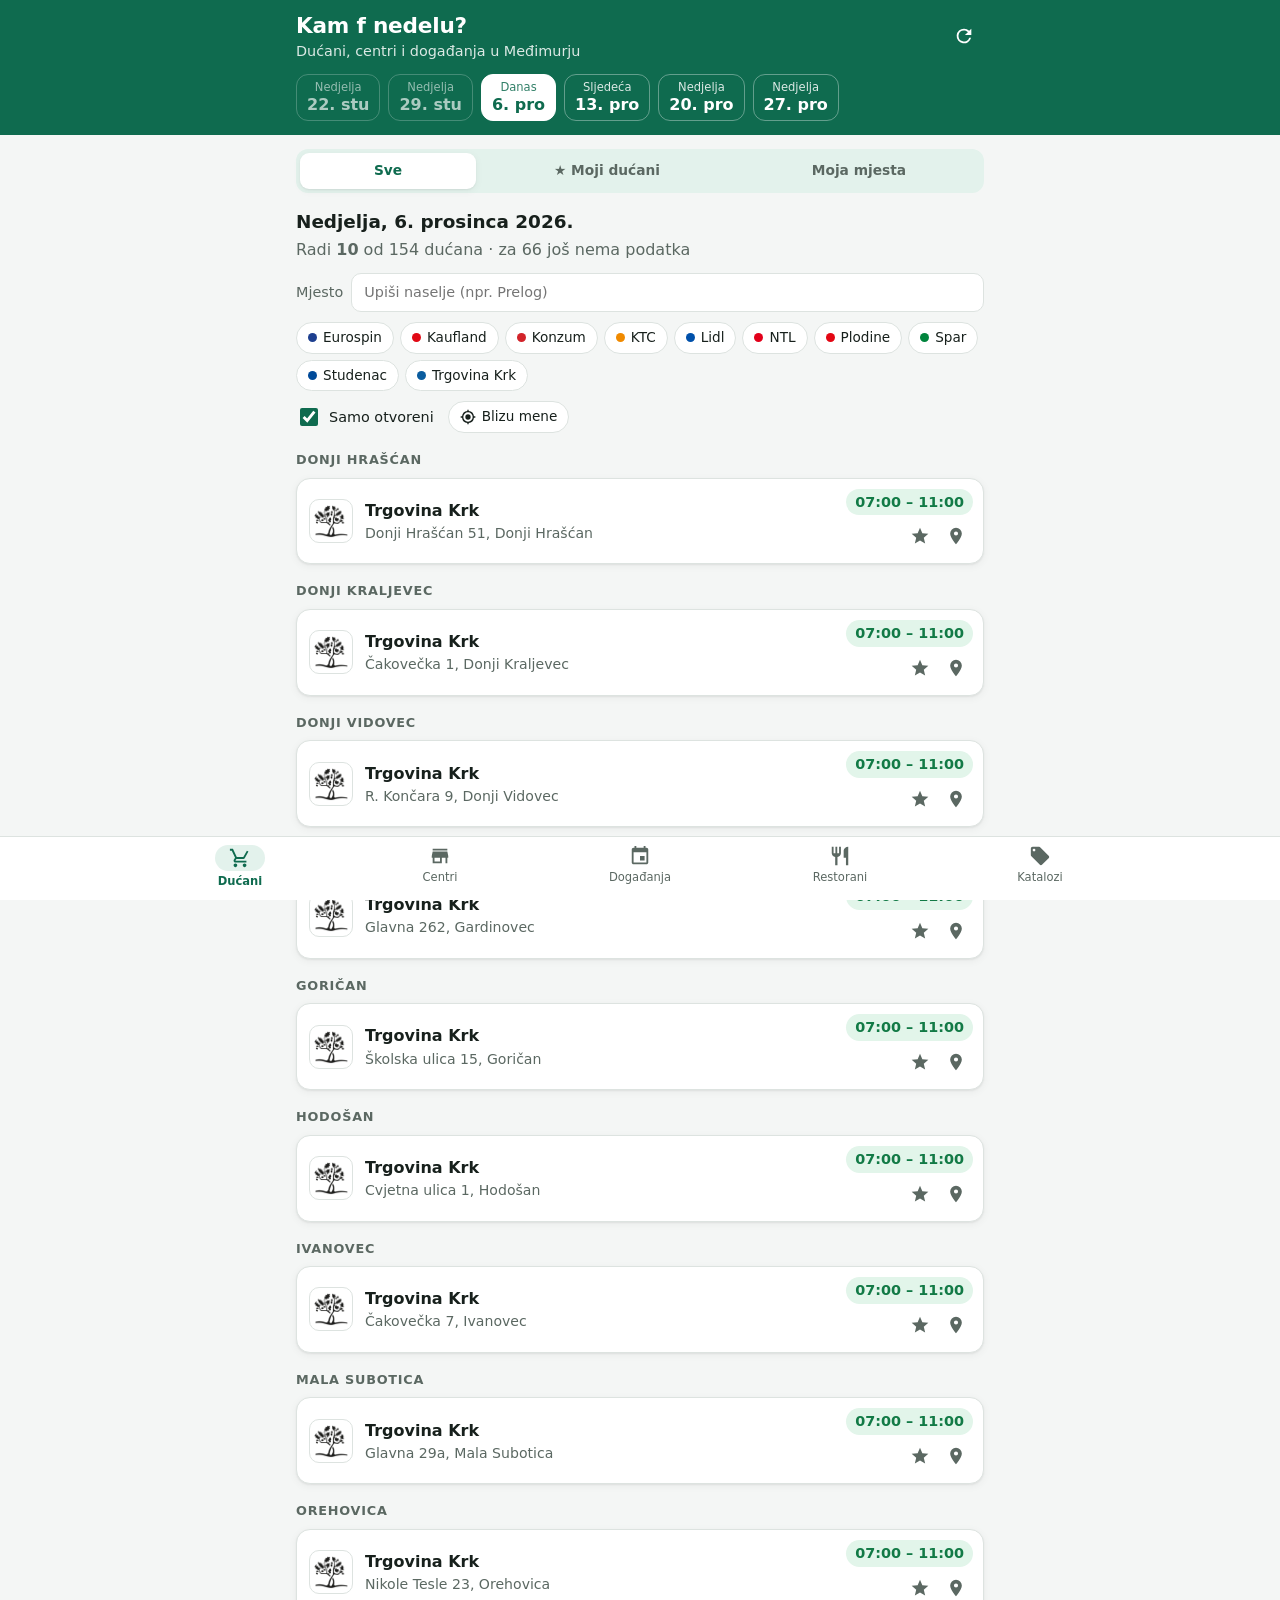
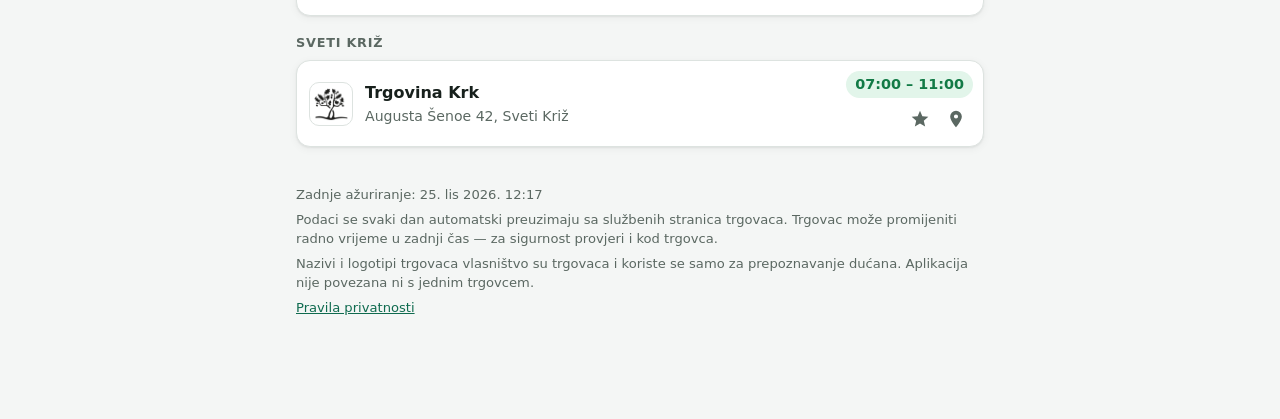
==== commit a839037e: "Android 1.4.0 - Restorani u Međimurju" ====
--- a/docs/index.html
+++ b/docs/index.html
@@ -86,6 +86,28 @@
     <p class="izvor-dogadanja">Događanja: <a href="https://eventinfo.com.hr/" target="_blank" rel="noopener">eventinfo.com.hr</a> — za sve detalje dodirni događaj.</p>
   </section>
 
+  <section id="pogledRestorani" class="pogled" hidden>
+    <div id="restoraniSazetak" class="sazetak"></div>
+    <section class="filteri">
+      <label class="polje polje--siroko">
+        <span class="unos">
+          <input type="text" id="traziRestoran" placeholder="Traži restoran ili mjesto…" autocomplete="off" autocorrect="off" spellcheck="false" enterkeyhint="search">
+          <button type="button" id="ocistiRestoran" class="unos__ocisti" aria-label="Obriši pretragu" hidden>×</button>
+        </span>
+      </label>
+      <label class="prekidac">
+        <input type="checkbox" id="samoNedjeljom" checked>
+        <span>Samo koji rade</span>
+      </label>
+      <button type="button" id="restoraniBlizu" class="cip cip--blizu" aria-pressed="false">
+        <svg viewBox="0 0 24 24" width="16" height="16" aria-hidden="true"><path fill="currentColor" d="M12 8a4 4 0 1 0 0 8 4 4 0 0 0 0-8zm8.94 3A8.99 8.99 0 0 0 13 3.06V1h-2v2.06A8.99 8.99 0 0 0 3.06 11H1v2h2.06A8.99 8.99 0 0 0 11 20.94V23h2v-2.06A8.99 8.99 0 0 0 20.94 13H23v-2h-2.06zM12 19a7 7 0 1 1 0-14 7 7 0 0 1 0 14z"/></svg>
+        Blizu mene
+      </button>
+    </section>
+    <div id="restoraniPopis"></div>
+    <p class="izvor-dogadanja">Podaci o restoranima: © <a href="https://www.openstreetmap.org/copyright" target="_blank" rel="noopener">OpenStreetMap</a> suradnici. Fali restoran ili je krivo vrijeme? Svatko ga može dodati ili ispraviti na openstreetmap.org.</p>
+  </section>
+
   <section id="pogledKatalozi" class="pogled" hidden>
     <div class="sazetak">
       <h2>Katalozi i akcije</h2>
@@ -107,6 +129,10 @@
   <button data-kategorija="dogadaji">
     <svg viewBox="0 0 24 24" width="22" height="22" aria-hidden="true"><path fill="currentColor" d="M17 12h-5v5h5v-5zM16 1v2H8V1H6v2H5c-1.11 0-2 .9-2 2v14c0 1.1.89 2 2 2h14c1.1 0 2-.9 2-2V5c0-1.1-.9-2-2-2h-1V1h-2zm3 18H5V8h14v11z"/></svg>
     <span>Događanja</span>
+  </button>
+  <button data-kategorija="restorani">
+    <svg viewBox="0 0 24 24" width="22" height="22" aria-hidden="true"><path fill="currentColor" d="M11 9H9V2H7v7H5V2H3v7c0 2.12 1.66 3.84 3.75 3.97V22h2.5v-9.03C11.34 12.84 13 11.12 13 9V2h-2v7zm5-3v8h2.5v8H21V2c-2.76 0-5 2.24-5 4z"/></svg>
+    <span>Restorani</span>
   </button>
   <button data-kategorija="katalozi">
     <svg viewBox="0 0 24 24" width="22" height="22" aria-hidden="true"><path fill="currentColor" d="M21.4 11.6 12.4 2.6C12 2.2 11.5 2 11 2H4c-1.1 0-2 .9-2 2v7c0 .6.2 1.1.6 1.4l9 9c.4.4.9.6 1.4.6s1-.2 1.4-.6l7-7c.4-.4.6-.9.6-1.4s-.2-1-.6-1.4zM5.5 7C4.7 7 4 6.3 4 5.5S4.7 4 5.5 4 7 4.7 7 5.5 6.3 7 5.5 7z"/></svg>
--- a/docs/stil.css
+++ b/docs/stil.css
@@ -277,6 +277,19 @@
 .izvor-dogadanja { font-size: .8rem; color: var(--tekst-2); margin: 10px 0 0; }
 .izvor-dogadanja a { color: var(--glavna); }
 
+/* Restorani */
+.restoran { background: var(--povrsina); border: 1px solid var(--rub); border-radius: 14px; padding: 12px; margin: 10px 0; box-shadow: var(--sjena); }
+.restoran__glava { display: flex; gap: 10px; align-items: flex-start; cursor: pointer; }
+.restoran__glava div { flex: 1; min-width: 0; }
+.restoran h3 { margin: 0; font-size: 1rem; }
+.restoran__info { margin: 2px 0 0; color: var(--tekst-2); font-size: .86rem; }
+.restoran__gumbi { display: flex; gap: 6px; margin-top: 8px; flex-wrap: wrap; }
+.restoran__gumbi a {
+  display: inline-flex; align-items: center; gap: 4px; text-decoration: none; font-size: .82rem; font-weight: 600;
+  color: var(--glavna); background: var(--glavna-svijetla); padding: 5px 10px; border-radius: 999px;
+}
+.kategorije button { min-width: 0; font-size: .72rem; }
+
 /* Katalozi */
 .katalozi { display: grid; grid-template-columns: repeat(auto-fill, minmax(150px, 1fr)); gap: 10px; margin: 12px 0; }
 .katalog {
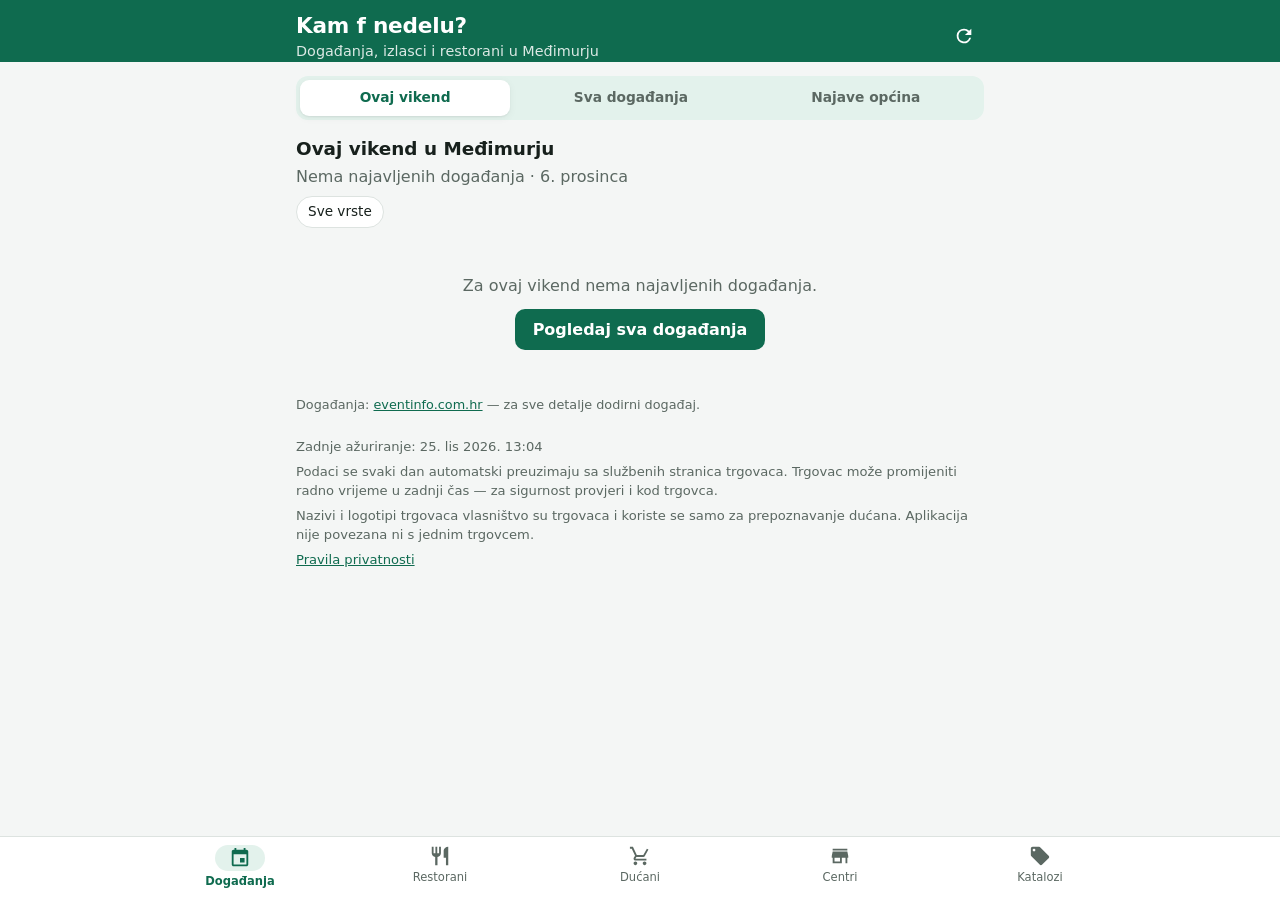
==== commit dcf0de87: "Android 1.5.0 - Fokus na događanjima, najave općina i gradova" ====
--- a/docs/index.html
+++ b/docs/index.html
@@ -16,7 +16,7 @@
   <div class="zaglavlje__red">
     <div>
       <h1>Kam f nedelu?</h1>
-      <p class="podnaslov">Dućani, centri i događanja u Međimurju</p>
+      <p class="podnaslov">Događanja, izlasci i restorani u Međimurju</p>
     </div>
     <button id="osvjezi" class="ikonski" aria-label="Osvježi podatke" title="Osvježi">
       <svg viewBox="0 0 24 24" width="22" height="22" aria-hidden="true"><path fill="currentColor" d="M17.65 6.35A7.95 7.95 0 0 0 12 4a8 8 0 1 0 7.73 10h-2.08A6 6 0 1 1 12 6c1.66 0 3.14.69 4.22 1.78L13 11h7V4l-2.35 2.35z"/></svg>
@@ -79,6 +79,7 @@
     <div class="kartice" role="tablist" aria-label="Razdoblje">
       <button role="tab" data-razdoblje="vikend">Ovaj vikend</button>
       <button role="tab" data-razdoblje="sve">Sva događanja</button>
+      <button role="tab" data-razdoblje="najave">Najave općina</button>
     </div>
     <div id="dogadajiSazetak" class="sazetak"></div>
     <div id="dogadajiKategorije" class="cipovi"></div>
@@ -118,21 +119,21 @@
 </main>
 
 <nav class="kategorije" aria-label="Kategorije">
-  <button data-kategorija="ducani" aria-current="page">
+  <button data-kategorija="dogadaji" aria-current="page">
+    <svg viewBox="0 0 24 24" width="22" height="22" aria-hidden="true"><path fill="currentColor" d="M17 12h-5v5h5v-5zM16 1v2H8V1H6v2H5c-1.11 0-2 .9-2 2v14c0 1.1.89 2 2 2h14c1.1 0 2-.9 2-2V5c0-1.1-.9-2-2-2h-1V1h-2zm3 18H5V8h14v11z"/></svg>
+    <span>Događanja</span>
+  </button>
+  <button data-kategorija="restorani">
+    <svg viewBox="0 0 24 24" width="22" height="22" aria-hidden="true"><path fill="currentColor" d="M11 9H9V2H7v7H5V2H3v7c0 2.12 1.66 3.84 3.75 3.97V22h2.5v-9.03C11.34 12.84 13 11.12 13 9V2h-2v7zm5-3v8h2.5v8H21V2c-2.76 0-5 2.24-5 4z"/></svg>
+    <span>Restorani</span>
+  </button>
+  <button data-kategorija="ducani">
     <svg viewBox="0 0 24 24" width="22" height="22" aria-hidden="true"><path fill="currentColor" d="M7 18c-1.1 0-2 .9-2 2s.9 2 2 2 2-.9 2-2-.9-2-2-2zm10 0c-1.1 0-2 .9-2 2s.9 2 2 2 2-.9 2-2-.9-2-2-2zM7.2 14.6 7.2 14.5 8.1 13h7.5c.8 0 1.4-.4 1.7-1l3.9-7-1.7-1-3.9 7H8.5L4.3 2H1v2h2l3.6 7.6-1.4 2.4C5.1 14.3 5 14.7 5 15c0 1.1.9 2 2 2h12v-2H7.4c-.1 0-.2-.1-.2-.4z"/></svg>
     <span>Dućani</span>
   </button>
   <button data-kategorija="centri">
     <svg viewBox="0 0 24 24" width="22" height="22" aria-hidden="true"><path fill="currentColor" d="M20 4H4v2h16V4zm1 10v-2l-1-5H4l-1 5v2h1v6h10v-6h4v6h2v-6h1zm-9 4H6v-4h6v4z"/></svg>
     <span>Centri</span>
-  </button>
-  <button data-kategorija="dogadaji">
-    <svg viewBox="0 0 24 24" width="22" height="22" aria-hidden="true"><path fill="currentColor" d="M17 12h-5v5h5v-5zM16 1v2H8V1H6v2H5c-1.11 0-2 .9-2 2v14c0 1.1.89 2 2 2h14c1.1 0 2-.9 2-2V5c0-1.1-.9-2-2-2h-1V1h-2zm3 18H5V8h14v11z"/></svg>
-    <span>Događanja</span>
-  </button>
-  <button data-kategorija="restorani">
-    <svg viewBox="0 0 24 24" width="22" height="22" aria-hidden="true"><path fill="currentColor" d="M11 9H9V2H7v7H5V2H3v7c0 2.12 1.66 3.84 3.75 3.97V22h2.5v-9.03C11.34 12.84 13 11.12 13 9V2h-2v7zm5-3v8h2.5v8H21V2c-2.76 0-5 2.24-5 4z"/></svg>
-    <span>Restorani</span>
   </button>
   <button data-kategorija="katalozi">
     <svg viewBox="0 0 24 24" width="22" height="22" aria-hidden="true"><path fill="currentColor" d="M21.4 11.6 12.4 2.6C12 2.2 11.5 2 11 2H4c-1.1 0-2 .9-2 2v7c0 .6.2 1.1.6 1.4l9 9c.4.4.9.6 1.4.6s1-.2 1.4-.6l7-7c.4-.4.6-.9.6-1.4s-.2-1-.6-1.4zM5.5 7C4.7 7 4 6.3 4 5.5S4.7 4 5.5 4 7 4.7 7 5.5 6.3 7 5.5 7z"/></svg>
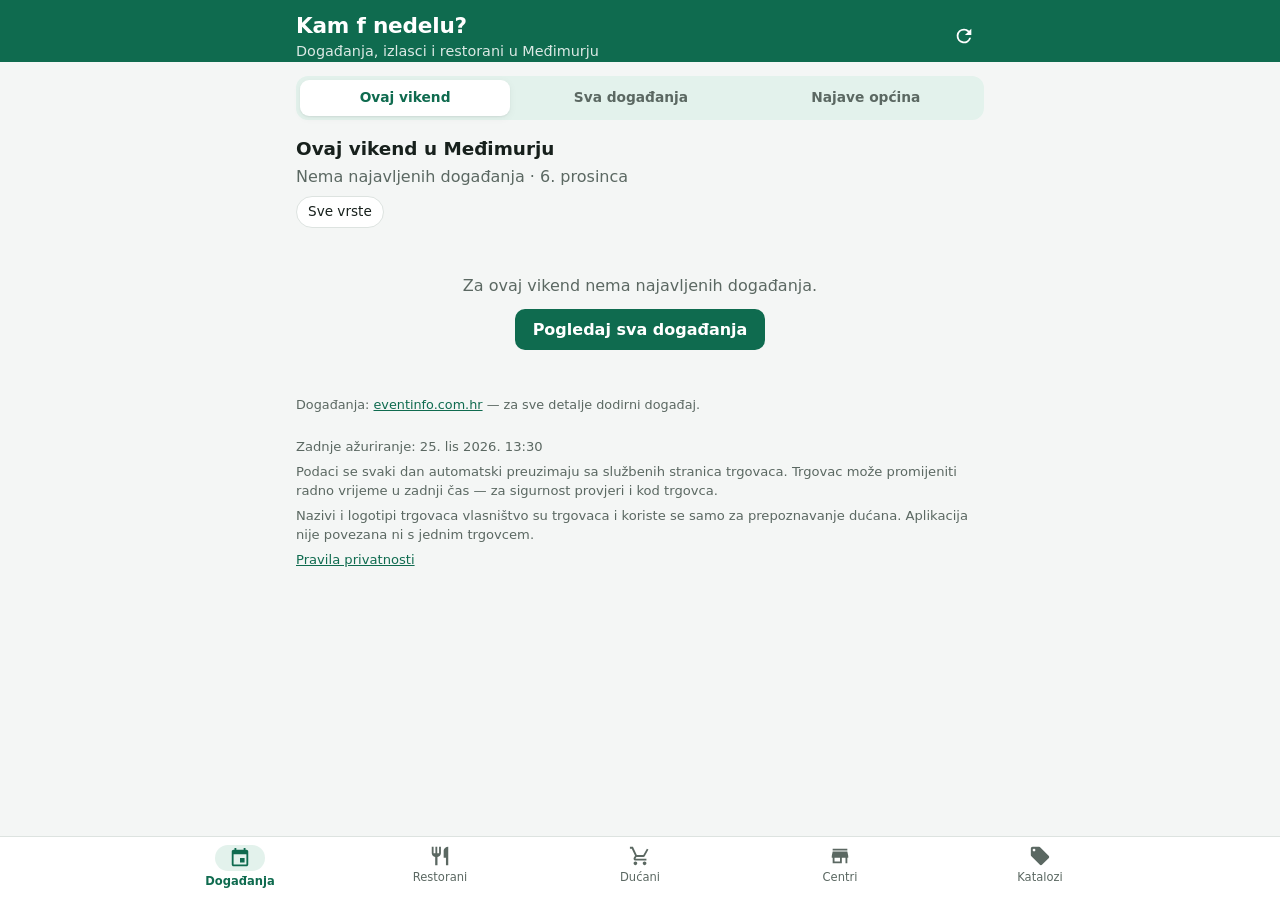
==== commit 204f7f2c: "Android 1.6.0 - Admin uređivanje, gablec, preporuke restorana" ====
--- a/docs/index.html
+++ b/docs/index.html
@@ -88,6 +88,10 @@
   </section>
 
   <section id="pogledRestorani" class="pogled" hidden>
+    <div class="kartice" role="tablist" aria-label="Što tražiš">
+      <button role="tab" data-rnacin="nedjelja">Nedjelja</button>
+      <button role="tab" data-rnacin="gablec">Gablec</button>
+    </div>
     <div id="restoraniSazetak" class="sazetak"></div>
     <section class="filteri">
       <label class="polje polje--siroko">
--- a/docs/stil.css
+++ b/docs/stil.css
@@ -280,6 +280,15 @@
 /* Restorani */
 .restoran { background: var(--povrsina); border: 1px solid var(--rub); border-radius: 14px; padding: 12px; margin: 10px 0; box-shadow: var(--sjena); }
 .restoran__glava { display: flex; gap: 10px; align-items: flex-start; cursor: pointer; }
+.restoran__foto { display: block; width: calc(100% + 24px); margin: -12px -12px 10px; height: 150px; object-fit: cover; border-radius: 14px 14px 0 0; background: var(--glavna-svijetla); }
+.restoran__opis { margin: 6px 0 0; font-size: .85rem; color: var(--tekst-2); }
+.restoran__preporuka { display: inline-block; font-size: .7rem; font-weight: 800; letter-spacing: .03em; text-transform: uppercase; color: #8a5a00; background: #ffe9b0; padding: 2px 8px; border-radius: 999px; margin-bottom: 4px; }
+.restoran__jela, .restoran__rucak { margin: 6px 0 0; font-size: .88rem; }
+.restoran__jela b, .restoran__rucak b { color: var(--glavna); }
+.restoran__gablec { margin-top: 8px; padding: 10px; border-radius: 10px; background: var(--glavna-svijetla); font-size: .9rem; }
+.restoran__gablec strong { color: var(--glavna); }
+.restoran__gablec p { margin: 4px 0 0; white-space: pre-line; }
+.restoran__gablec small { color: var(--tekst-2); }
 .restoran__glava div { flex: 1; min-width: 0; }
 .restoran h3 { margin: 0; font-size: 1rem; }
 .restoran__info { margin: 2px 0 0; color: var(--tekst-2); font-size: .86rem; }
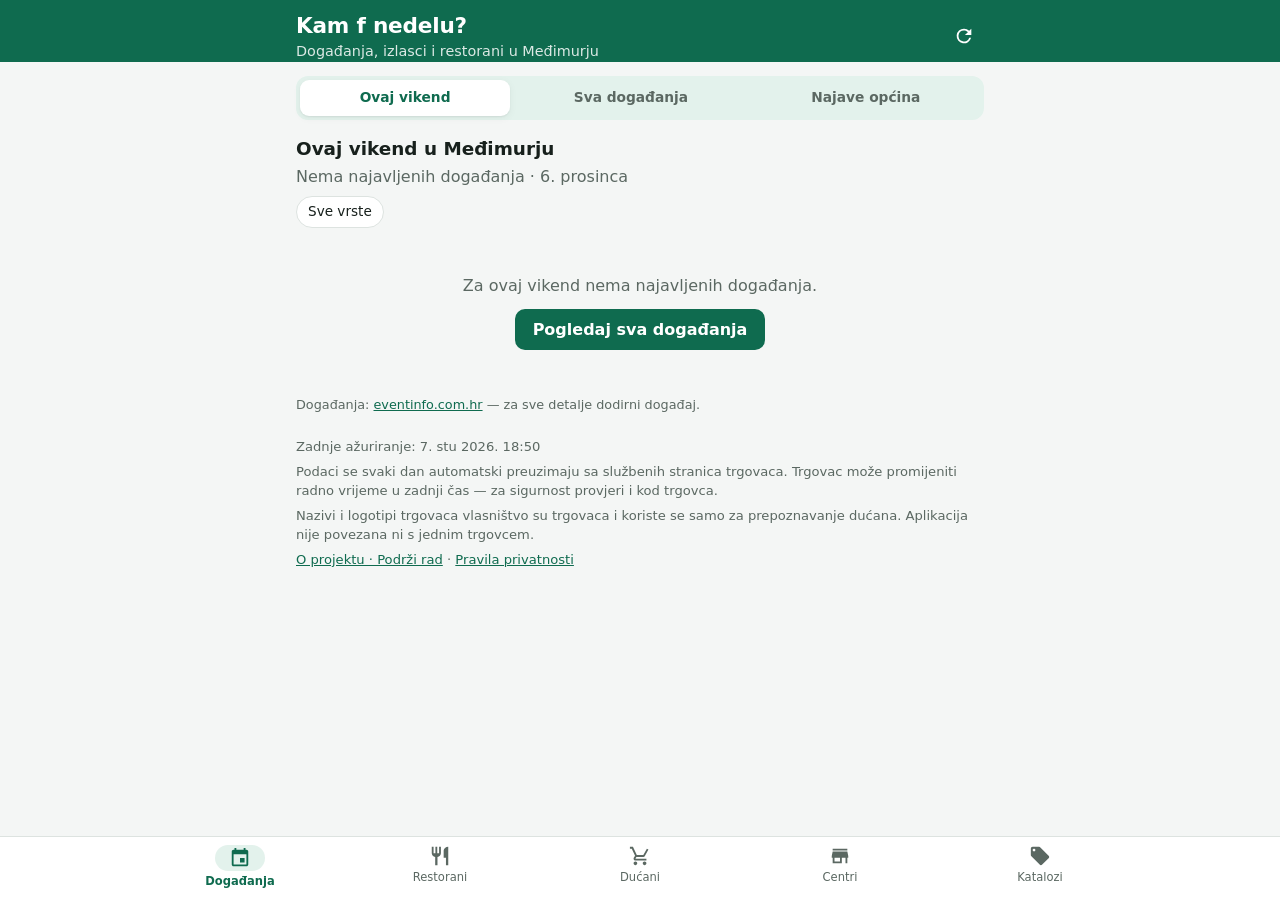
==== commit de2c85fa: "Stranica O projektu / Podrzi rad + poveznica u podnozju" ====
--- a/docs/index.html
+++ b/docs/index.html
@@ -89,8 +89,8 @@
 
   <section id="pogledRestorani" class="pogled" hidden>
     <div class="kartice" role="tablist" aria-label="Što tražiš">
-      <button role="tab" data-rnacin="nedjelja">Nedjelja</button>
-      <button role="tab" data-rnacin="gablec">Gablec</button>
+      <button role="tab" data-rnacin="nedjelja">Restorani</button>
+      <button role="tab" data-rnacin="gablec">Gableci</button>
     </div>
     <div id="restoraniSazetak" class="sazetak"></div>
     <section class="filteri">
@@ -149,7 +149,7 @@
   <p id="azurirano"></p>
   <p>Podaci se svaki dan automatski preuzimaju sa službenih stranica trgovaca. Trgovac može promijeniti radno vrijeme u zadnji čas — za sigurnost provjeri i kod trgovca.</p>
   <p>Nazivi i logotipi trgovaca vlasništvo su trgovaca i koriste se samo za prepoznavanje dućana. Aplikacija nije povezana ni s jednim trgovcem.</p>
-  <p><a href="privatnost.html">Pravila privatnosti</a></p>
+  <p><a href="https://dinowuk.github.io/radne-nedjelje-medjimurje/podrzi.html">O projektu · Podrži rad</a> · <a href="privatnost.html">Pravila privatnosti</a></p>
   <p id="verzijaAplikacije"></p>
 </footer>
 
--- a/docs/stil.css
+++ b/docs/stil.css
@@ -289,6 +289,18 @@
 .restoran__gablec strong { color: var(--glavna); }
 .restoran__gablec p { margin: 4px 0 0; white-space: pre-line; }
 .restoran__gablec small { color: var(--tekst-2); }
+/* Tjedni jelovnik (gablec) */
+.jelovnik { margin-top: 8px; padding: 10px 12px; border-radius: 10px; background: var(--glavna-svijetla); font-size: .9rem; }
+.jelovnik__naslov { font-weight: 800; color: var(--glavna); margin-bottom: 4px; }
+.jelovnik__grupa { margin-top: 6px; }
+.jelovnik__grupa > span { font-size: .72rem; font-weight: 700; text-transform: uppercase; letter-spacing: .05em; color: var(--tekst-2); }
+.jelovnik ul { list-style: none; margin: 2px 0 0; padding: 0; }
+.jelovnik li { display: flex; justify-content: space-between; gap: 10px; padding: 2px 0; }
+.jelovnik li b { white-space: nowrap; font-variant-numeric: tabular-nums; }
+.jelovnik__info { margin: 6px 0 0; font-size: .8rem; color: var(--tekst-2); }
+.jelovnik__tjedan-gumb { margin-top: 6px; padding-left: 0; }
+.jelovnik__dan { border-top: 1px solid var(--rub); margin-top: 8px; padding-top: 8px; }
+.jelovnik__dan.danas .jelovnik__naslov::after { content: ' · danas'; }
 .restoran__glava div { flex: 1; min-width: 0; }
 .restoran h3 { margin: 0; font-size: 1rem; }
 .restoran__info { margin: 2px 0 0; color: var(--tekst-2); font-size: .86rem; }
